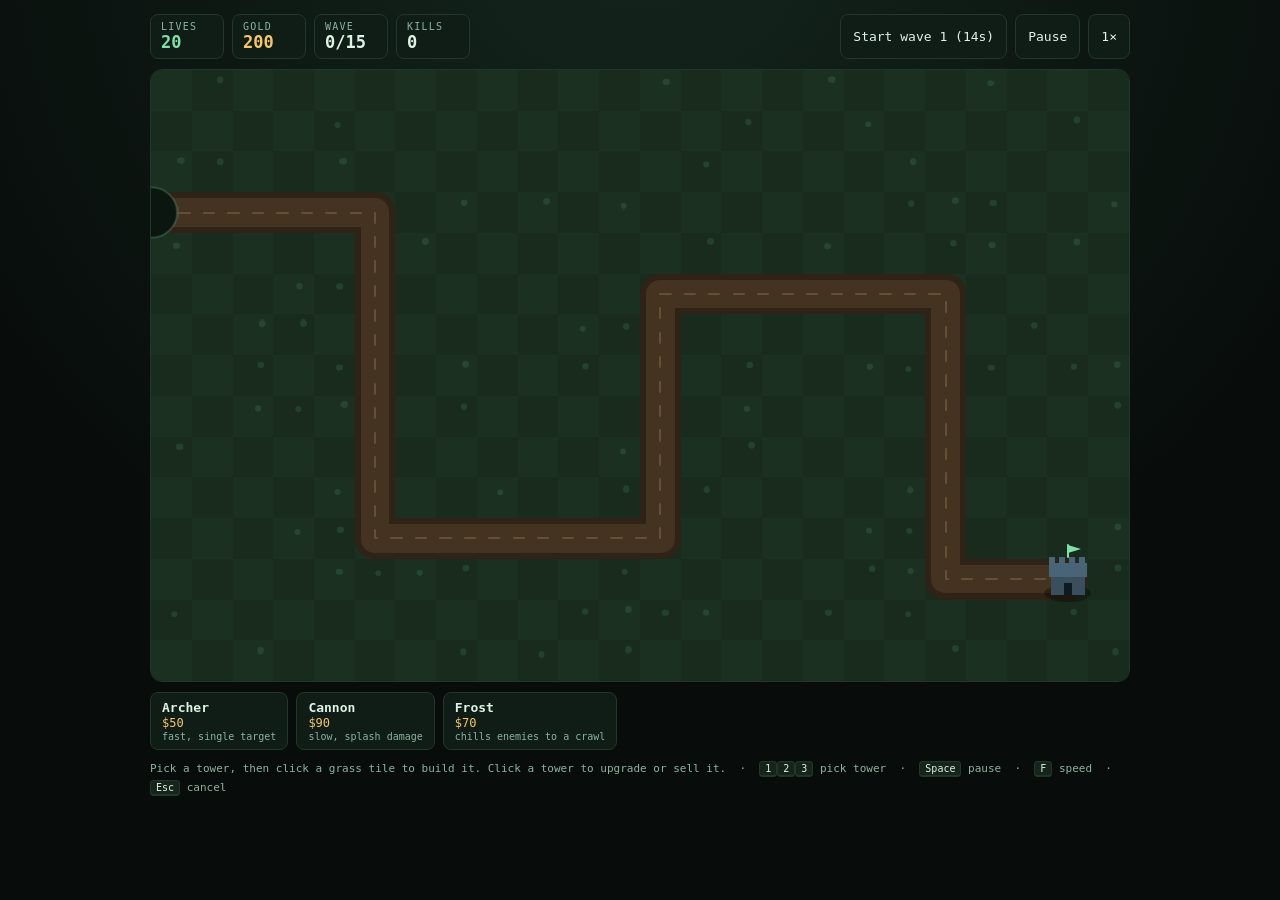
==== tower-defense.html @ ed23f888 "Add a single-file playable tower defense game Hosting was unavailable on the user's managed device, " ====
<!DOCTYPE html>
<html lang="en">
<head>
<meta charset="utf-8" />
<meta name="viewport" content="width=device-width, initial-scale=1" />
<title>Tower Defense</title>
<style>
  :root {
    --bg: #080d0b;
    --panel: #101c16;
    --line: #22372b;
    --text: #dff3e4;
    --muted: #8db3a0;
    --gold: #f5c76b;
    --bad: #f06a6a;
  }
  * { box-sizing: border-box; }
  body {
    margin: 0;
    min-height: 100vh;
    background: radial-gradient(circle at 50% -10%, #14261d 0%, #080d0b 65%);
    color: var(--text);
    font-family: ui-monospace, "SF Mono", Menlo, Consolas, monospace;
    display: flex;
    justify-content: center;
    padding: 14px;
  }
  .wrap { width: 100%; max-width: 980px; display: flex; flex-direction: column; gap: 10px; }

  .bar { display: flex; gap: 8px; flex-wrap: wrap; align-items: stretch; }
  .stats { display: flex; gap: 8px; flex-wrap: wrap; flex: 1 1 auto; }
  .stat {
    background: var(--panel);
    border: 1px solid var(--line);
    border-radius: 8px;
    padding: 6px 10px;
    min-width: 74px;
  }
  .stat span { display: block; font-size: 10px; letter-spacing: .12em; color: var(--muted); text-transform: uppercase; }
  .stat b { font-size: 17px; font-weight: 600; }
  #stat-gold { color: var(--gold); }
  #stat-lives { color: #7ee2a8; }

  .controls { display: flex; gap: 8px; }

  button {
    font: inherit;
    font-size: 13px;
    color: var(--text);
    background: var(--panel);
    border: 1px solid var(--line);
    border-radius: 8px;
    padding: 8px 12px;
    cursor: pointer;
    transition: border-color .12s, background .12s, transform .06s;
  }
  button:hover:not(:disabled) { border-color: #35563f; background: #14251c; }
  button:active:not(:disabled) { transform: translateY(1px); }
  button:disabled { opacity: .45; cursor: default; }
  button:focus-visible { outline: 2px solid var(--gold); outline-offset: 2px; }

  .stage { position: relative; border-radius: 12px; overflow: hidden; border: 1px solid var(--line); background: #0a120e; }
  canvas { display: block; width: 100%; height: auto; image-rendering: pixelated; cursor: crosshair; }

  .card {
    display: flex;
    flex-direction: column;
    align-items: flex-start;
    gap: 1px;
    padding: 7px 11px;
    text-align: left;
    min-width: 118px;
  }
  .card b { font-size: 13px; font-weight: 600; }
  .card .cost { font-size: 12px; color: var(--gold); }
  .card small { font-size: 10px; color: var(--muted); }
  .card.active { border-color: var(--gold); background: #1d2b1f; box-shadow: 0 0 0 1px var(--gold) inset; }
  .card.poor .cost { color: var(--bad); }

  .selection {
    display: flex;
    gap: 8px;
    align-items: center;
    padding: 6px 8px;
    border: 1px dashed var(--line);
    border-radius: 8px;
    margin-left: auto;
  }
  .selection span { font-size: 12px; color: var(--muted); }

  .tips { font-size: 11px; color: var(--muted); line-height: 1.7; }
  .tips kbd {
    background: #16241c;
    border: 1px solid var(--line);
    border-bottom-width: 2px;
    border-radius: 4px;
    padding: 1px 5px;
    font-size: 10px;
    color: var(--text);
  }

  .overlay {
    position: absolute;
    inset: 0;
    background: rgba(6, 12, 9, .82);
    backdrop-filter: blur(3px);
    display: flex;
    align-items: center;
    justify-content: center;
    text-align: center;
  }
  .overlay .panel { padding: 26px 32px; max-width: 420px; }
  .overlay h2 { margin: 0 0 8px; font-size: 24px; letter-spacing: .04em; }
  .overlay p { margin: 0 0 18px; color: var(--muted); font-size: 13px; line-height: 1.6; }

  .toast {
    position: absolute;
    left: 50%;
    bottom: 14px;
    transform: translate(-50%, 10px);
    background: rgba(10, 20, 14, .95);
    border: 1px solid var(--line);
    border-radius: 999px;
    padding: 6px 14px;
    font-size: 12px;
    opacity: 0;
    pointer-events: none;
    transition: opacity .18s, transform .18s;
  }
  .toast.show { opacity: 1; transform: translate(-50%, 0); }

  .hidden { display: none !important; }
</style>
</head>
<body>
<div class="wrap">

  <div class="bar">
    <div class="stats">
      <div class="stat"><span>Lives</span><b id="stat-lives">20</b></div>
      <div class="stat"><span>Gold</span><b id="stat-gold">200</b></div>
      <div class="stat"><span>Wave</span><b id="stat-wave">0/15</b></div>
      <div class="stat"><span>Kills</span><b id="stat-kills">0</b></div>
    </div>
    <div class="controls">
      <button id="btn-wave">Start wave 1</button>
      <button id="btn-pause">Pause</button>
      <button id="btn-speed" title="Fast forward">1&times;</button>
    </div>
  </div>

  <div class="stage">
    <canvas id="game" width="960" height="600"></canvas>
    <div id="toast" class="toast"></div>
    <div id="overlay" class="overlay hidden">
      <div class="panel">
        <h2 id="ov-title">Game over</h2>
        <p id="ov-text"></p>
        <button id="btn-restart">Play again</button>
      </div>
    </div>
  </div>

  <div class="bar">
    <button class="card" data-type="arrow"><b>Archer</b><span class="cost">$50</span><small>fast, single target</small></button>
    <button class="card" data-type="cannon"><b>Cannon</b><span class="cost">$90</span><small>slow, splash damage</small></button>
    <button class="card" data-type="frost"><b>Frost</b><span class="cost">$70</span><small>chills enemies to a crawl</small></button>
    <div id="selection" class="selection hidden">
      <span id="sel-name"></span>
      <button id="btn-upgrade">Upgrade</button>
      <button id="btn-sell">Sell</button>
    </div>
  </div>

  <div class="tips">
    Pick a tower, then click a grass tile to build it. Click a tower to upgrade or sell it.
    &nbsp;·&nbsp; <kbd>1</kbd><kbd>2</kbd><kbd>3</kbd> pick tower
    &nbsp;·&nbsp; <kbd>Space</kbd> pause
    &nbsp;·&nbsp; <kbd>F</kbd> speed
    &nbsp;·&nbsp; <kbd>Esc</kbd> cancel
  </div>

</div>

<script>
(function () {
  "use strict";

  /* ------------------------------------------------------------------ *
   * Board geometry
   * ------------------------------------------------------------------ */

  var TILE = 40, COLS = 24, ROWS = 15;
  var W = COLS * TILE, H = ROWS * TILE;

  // Waypoints in tile coordinates. First one sits off the left edge,
  // last one is where the base stands.
  var PATH_TILES = [
    [-1, 3], [5, 3], [5, 11], [12, 11], [12, 5], [19, 5], [19, 12], [22, 12]
  ];

  var waypoints = PATH_TILES.map(function (t) {
    return { x: t[0] * TILE + TILE / 2, y: t[1] * TILE + TILE / 2 };
  });

  var segments = [];
  var pathLength = 0;
  for (var i = 0; i < waypoints.length - 1; i++) {
    var a = waypoints[i], b = waypoints[i + 1];
    var len = Math.hypot(b.x - a.x, b.y - a.y);
    segments.push({ a: a, b: b, len: len, start: pathLength });
    pathLength += len;
  }

  function pointOnPath(distance) {
    var d = Math.max(0, Math.min(distance, pathLength));
    for (var i = 0; i < segments.length; i++) {
      var s = segments[i];
      if (d <= s.start + s.len) {
        var t = s.len === 0 ? 0 : (d - s.start) / s.len;
        return { x: s.a.x + (s.b.x - s.a.x) * t, y: s.a.y + (s.b.y - s.a.y) * t };
      }
    }
    return { x: waypoints[waypoints.length - 1].x, y: waypoints[waypoints.length - 1].y };
  }

  // Every tile the road runs through is unbuildable.
  var BLOCKED = new Set();
  function tileKey(col, row) { return col + "," + row; }
  for (var p = 0; p < PATH_TILES.length - 1; p++) {
    var c0 = PATH_TILES[p][0], r0 = PATH_TILES[p][1];
    var c1 = PATH_TILES[p + 1][0], r1 = PATH_TILES[p + 1][1];
    var dc = Math.sign(c1 - c0), dr = Math.sign(r1 - r0);
    var cc = c0, rr = r0;
    BLOCKED.add(tileKey(cc, rr));
    while (cc !== c1 || rr !== r1) {
      cc += dc; rr += dr;
      BLOCKED.add(tileKey(cc, rr));
    }
  }

  /* ------------------------------------------------------------------ *
   * Content definitions
   * ------------------------------------------------------------------ */

  var TOWER_TYPES = {
    arrow: {
      name: "Archer", cost: 50, damage: 9, range: 130, rate: 0.5,
      projSpeed: 560, color: "#7fc4ff", projectile: "#bfe4ff"
    },
    cannon: {
      name: "Cannon", cost: 90, damage: 26, range: 120, rate: 1.15,
      projSpeed: 330, splash: 46, color: "#ffb457", projectile: "#ffd39b"
    },
    frost: {
      name: "Frost", cost: 70, damage: 4, range: 112, rate: 0.65,
      projSpeed: 430, slow: 0.45, slowTime: 1.7, color: "#9ce6ff", projectile: "#d7f6ff"
    }
  };

  var ENEMY_TYPES = {
    grunt:  { name: "Grunt",  hp: 42,  speed: 58,  gold: 6,  leak: 1,  radius: 9,  color: "#f06a6a" },
    runner: { name: "Runner", hp: 28,  speed: 105, gold: 7,  leak: 1,  radius: 7,  color: "#f5d76e" },
    tank:   { name: "Tank",   hp: 190, speed: 38,  gold: 15, leak: 3,  radius: 12, color: "#a78bfa" },
    boss:   { name: "Boss",   hp: 900, speed: 32,  gold: 65, leak: 10, radius: 17, color: "#ff8a3d" }
  };

  var TOTAL_WAVES = 15;
  var MAX_LEVEL = 3;
  var START_GOLD = 200;
  var START_LIVES = 20;
  var FIRST_WAVE_DELAY = 15;
  var BETWEEN_WAVE_DELAY = 10;

  /* ------------------------------------------------------------------ *
   * State
   * ------------------------------------------------------------------ */

  var state = {
    gold: START_GOLD,
    lives: START_LIVES,
    wave: 0,
    kills: 0,
    time: 0,
    running: true,
    speed: 1,
    status: "playing",          // playing | gameover | victory
    enemies: [],
    towers: [],
    projectiles: [],
    particles: [],
    buildType: null,
    selectedTower: null,
    hover: null,                // { col, row } under the mouse
    waveActive: false,
    waveQueue: [],
    waveElapsed: 0,
    waveSpawned: 0,
    waveHpMul: 1,
    waveSpeedMul: 1,
    nextWaveIn: FIRST_WAVE_DELAY,
    totalWaves: TOTAL_WAVES
  };

  /* ------------------------------------------------------------------ *
   * DOM
   * ------------------------------------------------------------------ */

  var canvas = document.getElementById("game");
  var ctx = canvas.getContext("2d");
  var livesEl = document.getElementById("stat-lives");
  var goldEl = document.getElementById("stat-gold");
  var waveEl = document.getElementById("stat-wave");
  var killsEl = document.getElementById("stat-kills");
  var waveBtn = document.getElementById("btn-wave");
  var pauseBtn = document.getElementById("btn-pause");
  var speedBtn = document.getElementById("btn-speed");
  var selectionEl = document.getElementById("selection");
  var selName = document.getElementById("sel-name");
  var upgradeBtn = document.getElementById("btn-upgrade");
  var sellBtn = document.getElementById("btn-sell");
  var overlay = document.getElementById("overlay");
  var ovTitle = document.getElementById("ov-title");
  var ovText = document.getElementById("ov-text");
  var restartBtn = document.getElementById("btn-restart");
  var toastEl = document.getElementById("toast");
  var cards = Array.prototype.slice.call(document.querySelectorAll(".card"));

  /* ------------------------------------------------------------------ *
   * Helpers
   * ------------------------------------------------------------------ */

  function towerStats(tower) {
    var def = TOWER_TYPES[tower.type];
    var k = tower.level - 1;
    return {
      damage: def.damage * Math.pow(1.5, k),
      range: def.range * Math.pow(1.1, k),
      rate: def.rate * Math.pow(0.85, k),
      projSpeed: def.projSpeed,
      splash: def.splash ? def.splash * Math.pow(1.15, k) : 0,
      slow: def.slow || 0,
      slowTime: def.slowTime || 0,
      upgradeCost: Math.round(def.cost * 0.9 * Math.pow(1.6, k)),
      sellValue: Math.round(tower.invested * 0.65)
    };
  }

  function towerAt(col, row) {
    for (var i = 0; i < state.towers.length; i++) {
      if (state.towers[i].col === col && state.towers[i].row === row) return state.towers[i];
    }
    return null;
  }

  function canBuild(col, row) {
    if (col < 0 || row < 0 || col >= COLS || row >= ROWS) return false;
    if (BLOCKED.has(tileKey(col, row))) return false;
    if (towerAt(col, row)) return false;
    return true;
  }

  var toastTimer = null;
  function toast(message) {
    toastEl.textContent = message;
    toastEl.classList.add("show");
    if (toastTimer) clearTimeout(toastTimer);
    toastTimer = setTimeout(function () { toastEl.classList.remove("show"); }, 1400);
  }

  function burst(x, y, color, count, power) {
    if (state.particles.length > 400) return;
    for (var i = 0; i < count; i++) {
      var angle = Math.random() * Math.PI * 2;
      var s = power * (0.35 + Math.random() * 0.9);
      state.particles.push({
        x: x, y: y,
        vx: Math.cos(angle) * s,
        vy: Math.sin(angle) * s,
        life: 0.35 + Math.random() * 0.35,
        max: 0.7,
        color: color,
        size: 1.5 + Math.random() * 2.5
      });
    }
  }

  /* ------------------------------------------------------------------ *
   * Waves
   * ------------------------------------------------------------------ */

  function buildWave(n) {
    var list = [];
    var t = 0;
    function add(type, count, gap) {
      for (var i = 0; i < count; i++) {
        list.push({ type: type, time: t });
        t += gap;
      }
    }
    add("grunt", 5 + Math.floor(n * 1.3), 0.62);
    if (n >= 2) { t += 1.0; add("runner", 2 + Math.floor(n * 0.7), 0.4); }
    if (n >= 4) { t += 1.2; add("tank", 1 + Math.floor((n - 3) / 2), 1.1); }
    if (n % 5 === 0) { t += 1.5; add("boss", Math.floor(n / 5), 2.2); }
    return {
      list: list,
      hpMul: 1 + (n - 1) * 0.2,
      speedMul: 1 + (n - 1) * 0.02
    };
  }

  function startWave() {
    if (state.waveActive || state.status !== "playing") return;
    if (state.wave >= state.totalWaves) return;
    state.wave += 1;
    var wave = buildWave(state.wave);
    state.waveQueue = wave.list;
    state.waveHpMul = wave.hpMul;
    state.waveSpeedMul = wave.speedMul;
    state.waveElapsed = 0;
    state.waveSpawned = 0;
    state.waveActive = true;
    updateHud();
  }

  function spawnEnemy(type) {
    var def = ENEMY_TYPES[type];
    var hp = Math.round(def.hp * state.waveHpMul);
    state.enemies.push({
      type: type,
      hp: hp,
      maxHp: hp,
      speed: def.speed * state.waveSpeedMul,
      gold: Math.round(def.gold * (1 + (state.wave - 1) * 0.07)),
      leak: def.leak,
      radius: def.radius,
      dist: 0,
      x: waypoints[0].x,
      y: waypoints[0].y,
      alive: true,
      reached: false,
      slowUntil: 0,
      slowFactor: 1,
      flash: 0
    });
  }

  function updateWaves(dt) {
    if (state.waveActive) {
      state.waveElapsed += dt;
      while (state.waveSpawned < state.waveQueue.length &&
             state.waveQueue[state.waveSpawned].time <= state.waveElapsed) {
        spawnEnemy(state.waveQueue[state.waveSpawned].type);
        state.waveSpawned += 1;
      }
      var allSpawned = state.waveSpawned >= state.waveQueue.length;
      if (allSpawned && state.enemies.length === 0) {
        state.waveActive = false;
        state.gold += 20 + state.wave * 5;
        if (state.wave >= state.totalWaves) {
          win();
        } else {
          state.nextWaveIn = BETWEEN_WAVE_DELAY;
        }
      }
    } else if (state.wave < state.totalWaves && state.status === "playing") {
      state.nextWaveIn -= dt;
      if (state.nextWaveIn <= 0) startWave();
    }
  }

  /* ------------------------------------------------------------------ *
   * Enemies
   * ------------------------------------------------------------------ */

  function updateEnemy(enemy, dt) {
    if (!enemy.alive) return;
    var slowed = state.time < enemy.slowUntil;
    var speed = enemy.speed * (slowed ? enemy.slowFactor : 1);
    enemy.dist += speed * dt;
    enemy.flash = Math.max(0, enemy.flash - dt);

    if (enemy.dist >= pathLength) {
      enemy.dist = pathLength;
      enemy.alive = false;
      enemy.reached = true;
      state.lives -= enemy.leak;
      burst(enemy.x, enemy.y, "#f06a6a", 8, 110);
      if (state.lives <= 0) lose();
      return;
    }

    var pos = pointOnPath(enemy.dist);
    enemy.x = pos.x;
    enemy.y = pos.y;
  }

  function damageEnemy(enemy, amount) {
    if (!enemy.alive) return;
    enemy.hp -= amount;
    enemy.flash = 0.1;
    if (enemy.hp <= 0) {
      enemy.alive = false;
      state.gold += enemy.gold;
      state.kills += 1;
      burst(enemy.x, enemy.y, ENEMY_TYPES[enemy.type].color, 9, 120);
    }
  }

  /* ------------------------------------------------------------------ *
   * Towers
   * ------------------------------------------------------------------ */

  function findTarget(tower, stats) {
    var best = null;
    for (var i = 0; i < state.enemies.length; i++) {
      var e = state.enemies[i];
      if (!e.alive) continue;
      var dx = e.x - tower.x, dy = e.y - tower.y;
      if (dx * dx + dy * dy > stats.range * stats.range) continue;
      if (!best || e.dist > best.dist) best = e;
    }
    return best;
  }

  function updateTower(tower, dt) {
    tower.recoil = Math.max(0, tower.recoil - dt * 4);
    tower.cooldown -= dt;
    if (tower.cooldown > 0) return;

    var stats = towerStats(tower);
    var target = findTarget(tower, stats);
    if (!target) return;

    tower.angle = Math.atan2(target.y - tower.y, target.x - tower.x);
    tower.cooldown = stats.rate;
    tower.recoil = 1;

    state.projectiles.push({
      x: tower.x,
      y: tower.y,
      tx: target.x,
      ty: target.y,
      target: target,
      speed: stats.projSpeed,
      damage: stats.damage,
      splash: stats.splash,
      slow: stats.slow,
      slowTime: stats.slowTime,
      color: TOWER_TYPES[tower.type].projectile,
      radius: tower.type === "cannon" ? 5 : 3
    });
  }

  function resolveHit(p) {
    if (p.splash > 0) {
      for (var i = 0; i < state.enemies.length; i++) {
        var e = state.enemies[i];
        if (!e.alive) continue;
        var d = Math.hypot(e.x - p.tx, e.y - p.ty);
        if (d <= p.splash) {
          damageEnemy(e, p.damage * (1 - 0.45 * (d / p.splash)));
        }
      }
      burst(p.tx, p.ty, "#ffb457", 9, 110);
    } else {
      if (p.target && p.target.alive) damageEnemy(p.target, p.damage);
      burst(p.tx, p.ty, p.color, 3, 70);
    }

    if (p.slow > 0) {
      for (var j = 0; j < state.enemies.length; j++) {
        var f = state.enemies[j];
        if (!f.alive) continue;
        if (Math.hypot(f.x - p.tx, f.y - p.ty) <= 26) {
          f.slowUntil = state.time + p.slowTime;
          f.slowFactor = p.slow;
        }
      }
      burst(p.tx, p.ty, "#9ce6ff", 5, 60);
    }
  }

  function updateProjectiles(dt) {
    for (var i = 0; i < state.projectiles.length; i++) {
      var p = state.projectiles[i];
      if (p.target && p.target.alive) {
        p.tx = p.target.x;
        p.ty = p.target.y;
      }
      var dx = p.tx - p.x, dy = p.ty - p.y;
      var d = Math.hypot(dx, dy);
      var step = p.speed * dt;
      if (d <= step + 4) {
        p.dead = true;
        resolveHit(p);
      } else {
        p.x += (dx / d) * step;
        p.y += (dy / d) * step;
      }
    }
    state.projectiles = state.projectiles.filter(function (p) { return !p.dead; });
  }

  function updateParticles(dt) {
    for (var i = 0; i < state.particles.length; i++) {
      var p = state.particles[i];
      p.x += p.vx * dt;
      p.y += p.vy * dt;
      p.vx *= 0.94;
      p.vy *= 0.94;
      p.life -= dt;
    }
    state.particles = state.particles.filter(function (p) { return p.life > 0; });
  }

  /* ------------------------------------------------------------------ *
   * Simulation step
   * ------------------------------------------------------------------ */

  function update(dt) {
    state.time += dt;
    updateWaves(dt);
    for (var i = 0; i < state.enemies.length; i++) updateEnemy(state.enemies[i], dt);
    for (var j = 0; j < state.towers.length; j++) updateTower(state.towers[j], dt);
    updateProjectiles(dt);
    updateParticles(dt);
    state.enemies = state.enemies.filter(function (e) { return e.alive && !e.reached; });
  }

  /* ------------------------------------------------------------------ *
   * Rendering
   * ------------------------------------------------------------------ */

  var deco = [];
  (function buildDeco() {
    for (var r = 0; r < ROWS; r++) {
      for (var c = 0; c < COLS; c++) {
        if (BLOCKED.has(tileKey(c, r))) continue;
        var n = Math.abs(Math.sin(c * 12.9898 + r * 78.233) * 43758.5453) % 1;
        if (n > 0.7) {
          deco.push({
            x: c * TILE + 6 + n * 24,
            y: r * TILE + 8 + (1 - n) * 22,
            s: 1.5 + n * 2
          });
        }
      }
    }
  })();

  function tracePath() {
    ctx.beginPath();
    ctx.moveTo(waypoints[0].x, waypoints[0].y);
    for (var i = 1; i < waypoints.length; i++) {
      ctx.lineTo(waypoints[i].x, waypoints[i].y);
    }
  }

  function drawGround() {
    for (var r = 0; r < ROWS; r++) {
      for (var c = 0; c < COLS; c++) {
        ctx.fillStyle = (c + r) % 2 === 0 ? "#1b3020" : "#182b1d";
        ctx.fillRect(c * TILE, r * TILE, TILE, TILE);
      }
    }
    ctx.fillStyle = "rgba(126,214,155,0.13)";
    for (var i = 0; i < deco.length; i++) {
      var d = deco[i];
      ctx.beginPath();
      ctx.arc(d.x, d.y, d.s, 0, Math.PI * 2);
      ctx.fill();
    }
  }

  function drawPath() {
    ctx.lineCap = "round";
    ctx.lineJoin = "round";

    tracePath();
    ctx.strokeStyle = "#2f2216";
    ctx.lineWidth = TILE;
    ctx.stroke();

    ctx.strokeStyle = "#453321";
    ctx.lineWidth = TILE - 12;
    ctx.stroke();

    ctx.setLineDash([10, 14]);
    ctx.strokeStyle = "rgba(214,182,132,0.22)";
    ctx.lineWidth = 2;
    ctx.stroke();
    ctx.setLineDash([]);
  }

  function drawSpawn() {
    var s = waypoints[0];
    ctx.fillStyle = "#0b1610";
    ctx.beginPath();
    ctx.ellipse(0, s.y, 26, TILE * 0.62, 0, 0, Math.PI * 2);
    ctx.fill();
    ctx.strokeStyle = "rgba(120,190,150,0.25)";
    ctx.lineWidth = 2;
    ctx.stroke();
  }

  function drawBase() {
    var b = waypoints[waypoints.length - 1];
    var low = state.lives <= 5;

    ctx.save();
    ctx.translate(b.x, b.y);

    ctx.fillStyle = "rgba(0,0,0,0.35)";
    ctx.beginPath();
    ctx.ellipse(0, 14, 23, 8, 0, 0, Math.PI * 2);
    ctx.fill();

    // keep
    ctx.fillStyle = "#3a4f5e";
    ctx.fillRect(-17, -4, 34, 20);
    ctx.fillStyle = "#4a6477";
    ctx.fillRect(-19, -16, 38, 14);
    // battlements
    ctx.fillStyle = "#4a6477";
    for (var i = -19; i < 19; i += 10) ctx.fillRect(i, -22, 6, 8);
    // door
    ctx.fillStyle = "#0e1a22";
    ctx.fillRect(-4, 4, 8, 12);
    // flag
    ctx.strokeStyle = low ? "#f06a6a" : "#7ee2a8";
    ctx.lineWidth = 2;
    ctx.beginPath();
    ctx.moveTo(0, -22);
    ctx.lineTo(0, -34);
    ctx.stroke();
    ctx.fillStyle = low ? "#f06a6a" : "#7ee2a8";
    ctx.beginPath();
    ctx.moveTo(0, -34);
    ctx.lineTo(13, -30);
    ctx.lineTo(0, -26);
    ctx.closePath();
    ctx.fill();

    ctx.restore();
  }

  function drawTower(tower) {
    var def = TOWER_TYPES[tower.type];
    var stats = towerStats(tower);
    var selected = state.selectedTower === tower;

    if (selected || state.hover === null) {
      // range ring only for the selected tower
      if (selected) {
        ctx.fillStyle = "rgba(245,199,107,0.07)";
        ctx.beginPath();
        ctx.arc(tower.x, tower.y, stats.range, 0, Math.PI * 2);
        ctx.fill();
        ctx.strokeStyle = "rgba(245,199,107,0.35)";
        ctx.lineWidth = 1.5;
        ctx.stroke();
      }
    }

    // stone pad
    ctx.fillStyle = "#22392b";
    ctx.beginPath();
    ctx.arc(tower.x, tower.y, 16, 0, Math.PI * 2);
    ctx.fill();
    ctx.strokeStyle = "rgba(0,0,0,0.4)";
    ctx.lineWidth = 2;
    ctx.stroke();

    ctx.save();
    ctx.translate(tower.x, tower.y);
    ctx.rotate(tower.angle);

    var kick = tower.recoil * 4;

    if (tower.type === "arrow") {
      ctx.fillStyle = def.color;
      ctx.fillRect(2 - kick, -3, 15, 6);
      ctx.beginPath();
      ctx.arc(0, 0, 9, 0, Math.PI * 2);
      ctx.fill();
      ctx.fillStyle = "#0d1a14";
      ctx.beginPath();
      ctx.arc(0, 0, 3.5, 0, Math.PI * 2);
      ctx.fill();
    } else if (tower.type === "cannon") {
      ctx.fillStyle = def.color;
      ctx.fillRect(0 - kick, -5, 17, 10);
      ctx.beginPath();
      ctx.arc(0, 0, 10, 0, Math.PI * 2);
      ctx.fill();
      ctx.fillStyle = "#8a5a25";
      ctx.beginPath();
      ctx.arc(0, 0, 4.5, 0, Math.PI * 2);
      ctx.fill();
    } else {
      ctx.fillStyle = def.color;
      ctx.beginPath();
      ctx.moveTo(15 - kick, 0);
      ctx.lineTo(0, -9);
      ctx.lineTo(-9, 0);
      ctx.lineTo(0, 9);
      ctx.closePath();
      ctx.fill();
      ctx.strokeStyle = "rgba(24,60,80,0.8)";
      ctx.lineWidth = 1.5;
      ctx.beginPath();
      ctx.moveTo(-4, -5);
      ctx.lineTo(4, 5);
      ctx.moveTo(4, -5);
      ctx.lineTo(-4, 5);
      ctx.stroke();
    }
    ctx.restore();

    // level pips
    for (var i = 0; i < tower.level; i++) {
      ctx.fillStyle = "#f5c76b";
      ctx.fillRect(tower.x - 6 + i * 6, tower.y + 12, 4, 3);
    }
  }

  function drawTowers() {
    for (var i = 0; i < state.towers.length; i++) drawTower(state.towers[i]);
  }

  function drawEnemies() {
    for (var i = 0; i < state.enemies.length; i++) {
      var e = state.enemies[i];
      if (!e.alive) continue;
      var def = ENEMY_TYPES[e.type];

      ctx.beginPath();
      ctx.arc(e.x, e.y, e.radius, 0, Math.PI * 2);
      ctx.fillStyle = e.flash > 0 ? "#ffffff" : def.color;
      ctx.fill();
      ctx.lineWidth = 2;
      ctx.strokeStyle = "rgba(0,0,0,0.45)";
      ctx.stroke();

      if (state.time < e.slowUntil) {
        ctx.fillStyle = "rgba(156,230,255,0.42)";
        ctx.beginPath();
        ctx.arc(e.x, e.y, e.radius, 0, Math.PI * 2);
        ctx.fill();
      }

      var w = Math.max(18, e.radius * 2.2);
      var ratio = Math.max(0, e.hp / e.maxHp);
      var x0 = e.x - w / 2;
      var y0 = e.y - e.radius - 9;
      ctx.fillStyle = "rgba(0,0,0,0.55)";
      ctx.fillRect(x0, y0, w, 3.5);
      ctx.fillStyle = ratio > 0.55 ? "#6ee7a0" : ratio > 0.28 ? "#f5d76e" : "#f06a6a";
      ctx.fillRect(x0, y0, w * ratio, 3.5);
    }
  }

  function drawProjectiles() {
    for (var i = 0; i < state.projectiles.length; i++) {
      var p = state.projectiles[i];
      ctx.beginPath();
      ctx.arc(p.x, p.y, p.radius, 0, Math.PI * 2);
      ctx.fillStyle = p.color;
      ctx.fill();
      if (p.splash > 0) {
        ctx.strokeStyle = "rgba(255,180,87,0.5)";
        ctx.lineWidth = 1;
        ctx.stroke();
      }
    }
  }

  function drawParticles() {
    for (var i = 0; i < state.particles.length; i++) {
      var p = state.particles[i];
      ctx.globalAlpha = Math.max(0, p.life / p.max);
      ctx.fillStyle = p.color;
      ctx.fillRect(p.x - p.size / 2, p.y - p.size / 2, p.size, p.size);
    }
    ctx.globalAlpha = 1;
  }

  function drawPlacement() {
    if (!state.buildType || !state.hover) return;
    var col = state.hover.col, row = state.hover.row;
    var def = TOWER_TYPES[state.buildType];
    var ok = canBuild(col, row) && state.gold >= def.cost;
    var cx = col * TILE + TILE / 2;
    var cy = row * TILE + TILE / 2;

    ctx.fillStyle = ok ? "rgba(126,226,168,0.14)" : "rgba(240,106,106,0.16)";
    ctx.fillRect(col * TILE, row * TILE, TILE, TILE);
    ctx.strokeStyle = ok ? "rgba(126,226,168,0.65)" : "rgba(240,106,106,0.7)";
    ctx.lineWidth = 2;
    ctx.strokeRect(col * TILE + 1, row * TILE + 1, TILE - 2, TILE - 2);

    if (ok) {
      ctx.fillStyle = "rgba(180,235,255,0.06)";
      ctx.beginPath();
      ctx.arc(cx, cy, def.range, 0, Math.PI * 2);
      ctx.fill();
      ctx.strokeStyle = "rgba(180,235,255,0.3)";
      ctx.lineWidth = 1.5;
      ctx.stroke();
    }
  }

  function render() {
    ctx.clearRect(0, 0, W, H);
    drawGround();
    drawPath();
    drawSpawn();
    drawBase();
    drawTowers();
    drawEnemies();
    drawProjectiles();
    drawParticles();
    drawPlacement();
  }

  /* ------------------------------------------------------------------ *
   * HUD
   * ------------------------------------------------------------------ */

  function updateHud() {
    livesEl.textContent = Math.max(0, state.lives);
    goldEl.textContent = state.gold;
    waveEl.textContent = state.wave + "/" + state.totalWaves;
    killsEl.textContent = state.kills;

    for (var i = 0; i < cards.length; i++) {
      var type = cards[i].dataset.type;
      cards[i].classList.toggle("active", state.buildType === type);
      cards[i].classList.toggle("poor", state.gold < TOWER_TYPES[type].cost);
    }

    if (state.waveActive) {
      waveBtn.textContent = "Wave " + state.wave + " · " + state.enemies.length + " left";
      waveBtn.disabled = true;
    } else if (state.wave >= state.totalWaves) {
      waveBtn.textContent = "All waves cleared";
      waveBtn.disabled = true;
    } else {
      waveBtn.textContent = "Start wave " + (state.wave + 1) + " (" + Math.max(0, Math.ceil(state.nextWaveIn)) + "s)";
      waveBtn.disabled = state.status !== "playing";
    }

    var t = state.selectedTower;
    if (t) {
      var stats = towerStats(t);
      selectionEl.classList.remove("hidden");
      selName.textContent = TOWER_TYPES[t.type].name + " · lvl " + t.level;
      if (t.level >= MAX_LEVEL) {
        upgradeBtn.textContent = "Maxed";
        upgradeBtn.disabled = true;
      } else {
        upgradeBtn.textContent = "Upgrade $" + stats.upgradeCost;
        upgradeBtn.disabled = state.gold < stats.upgradeCost;
      }
      sellBtn.textContent = "Sell $" + stats.sellValue;
    } else {
      selectionEl.classList.add("hidden");
    }
  }

  /* ------------------------------------------------------------------ *
   * Actions
   * ------------------------------------------------------------------ */

  function tryBuild(col, row) {
    if (!state.buildType) return;
    var def = TOWER_TYPES[state.buildType];
    if (!canBuild(col, row)) { toast("You can't build there"); return; }
    if (state.gold < def.cost) { toast("Not enough gold"); return; }

    state.gold -= def.cost;
    state.towers.push({
      type: state.buildType,
      col: col,
      row: row,
      x: col * TILE + TILE / 2,
      y: row * TILE + TILE / 2,
      level: 1,
      cooldown: 0,
      angle: -Math.PI / 2,
      recoil: 0,
      invested: def.cost
    });
    updateHud();
  }

  function upgradeSelected() {
    var t = state.selectedTower;
    if (!t) return;
    if (t.level >= MAX_LEVEL) { toast("Already maxed out"); return; }
    var cost = towerStats(t).upgradeCost;
    if (state.gold < cost) { toast("Not enough gold"); return; }
    state.gold -= cost;
    t.invested += cost;
    t.level += 1;
    toast(TOWER_TYPES[t.type].name + " upgraded to level " + t.level);
    updateHud();
  }

  function sellSelected() {
    var t = state.selectedTower;
    if (!t) return;
    state.gold += towerStats(t).sellValue;
    state.towers = state.towers.filter(function (x) { return x !== t; });
    state.selectedTower = null;
    updateHud();
  }

  function lose() {
    state.lives = 0;
    state.status = "gameover";
    state.waveActive = false;
    ovTitle.textContent = "The base fell";
    ovText.textContent = "You held out to wave " + Math.max(1, state.wave) +
      " with " + state.kills + " kills. Build more towers and upgrade the ones covering the longest stretch of road.";
    overlay.classList.remove("hidden");
    updateHud();
  }

  function win() {
    state.status = "victory";
    ovTitle.textContent = "Victory";
    ovText.textContent = "All " + state.totalWaves + " waves cleared with " +
      state.lives + " lives left and " + state.kills + " kills.";
    overlay.classList.remove("hidden");
    updateHud();
  }

  function resetGame() {
    state.gold = START_GOLD;
    state.lives = START_LIVES;
    state.wave = 0;
    state.kills = 0;
    state.time = 0;
    state.status = "playing";
    state.enemies = [];
    state.towers = [];
    state.projectiles = [];
    state.particles = [];
    state.buildType = null;
    state.selectedTower = null;
    state.waveActive = false;
    state.waveQueue = [];
    state.waveElapsed = 0;
    state.waveSpawned = 0;
    state.nextWaveIn = FIRST_WAVE_DELAY;
    state.running = true;
    pauseBtn.textContent = "Pause";
    overlay.classList.add("hidden");
    updateHud();
  }

  /* ------------------------------------------------------------------ *
   * Input
   * ------------------------------------------------------------------ */

  function canvasPos(evt) {
    var rect = canvas.getBoundingClientRect();
    return {
      x: (evt.clientX - rect.left) * (W / rect.width),
      y: (evt.clientY - rect.top) * (H / rect.height)
    };
  }

  canvas.addEventListener("pointermove", function (evt) {
    var p = canvasPos(evt);
    var col = Math.floor(p.x / TILE), row = Math.floor(p.y / TILE);
    if (col < 0 || row < 0 || col >= COLS || row >= ROWS) state.hover = null;
    else state.hover = { col: col, row: row };
  });

  canvas.addEventListener("pointerleave", function () { state.hover = null; });

  canvas.addEventListener("contextmenu", function (evt) {
    evt.preventDefault();
    state.buildType = null;
    state.selectedTower = null;
    updateHud();
  });

  canvas.addEventListener("click", function (evt) {
    if (state.status !== "playing") return;
    var p = canvasPos(evt);
    var col = Math.floor(p.x / TILE), row = Math.floor(p.y / TILE);
    var existing = towerAt(col, row);

    if (state.buildType) {
      if (existing) {
        state.buildType = null;
        state.selectedTower = existing;
        updateHud();
      } else {
        tryBuild(col, row);
      }
      return;
    }

    state.selectedTower = existing;
    updateHud();
  });

  for (var ci = 0; ci < cards.length; ci++) {
    cards[ci].addEventListener("click", function () {
      var type = this.dataset.type;
      state.buildType = (state.buildType === type) ? null : type;
      state.selectedTower = null;
      updateHud();
    });
  }

  waveBtn.addEventListener("click", startWave);

  pauseBtn.addEventListener("click", function () {
    if (state.status !== "playing") return;
    state.running = !state.running;
    pauseBtn.textContent = state.running ? "Pause" : "Resume";
  });

  speedBtn.addEventListener("click", function () {
    state.speed = state.speed === 1 ? 2 : 1;
    speedBtn.textContent = state.speed + "\u00d7";
  });

  upgradeBtn.addEventListener("click", upgradeSelected);
  sellBtn.addEventListener("click", sellSelected);
  restartBtn.addEventListener("click", resetGame);

  document.addEventListener("keydown", function (evt) {
    if (evt.key === " " || evt.code === "Space") {
      evt.preventDefault();
      pauseBtn.click();
      return;
    }
    var k = evt.key.toLowerCase();
    if (k === "1") { state.buildType = "arrow"; state.selectedTower = null; updateHud(); }
    else if (k === "2") { state.buildType = "cannon"; state.selectedTower = null; updateHud(); }
    else if (k === "3") { state.buildType = "frost"; state.selectedTower = null; updateHud(); }
    else if (k === "f") speedBtn.click();
    else if (k === "escape") { state.buildType = null; state.selectedTower = null; updateHud(); }
    else if (k === "u") upgradeSelected();
    else if (k === "x") sellSelected();
  });

  /* ------------------------------------------------------------------ *
   * Main loop
   * ------------------------------------------------------------------ */

  var lastFrame = performance.now();

  function frame(now) {
    var dt = (now - lastFrame) / 1000;
    lastFrame = now;
    if (dt > 0.05) dt = 0.05;

    if (state.running && state.status === "playing") {
      for (var step = 0; step < state.speed; step++) update(dt);
    }

    render();
    updateHud();
    requestAnimationFrame(frame);
  }

  // Small debug handle, handy for testing in a console.
  window.TD = {
    state: state,
    tick: update,
    startWave: startWave,
    place: function (col, row, type) {
      state.buildType = type;
      tryBuild(col, row);
      state.buildType = null;
    }
  };

  resetGame();
  requestAnimationFrame(frame);
})();
</script>
</body>
</html>
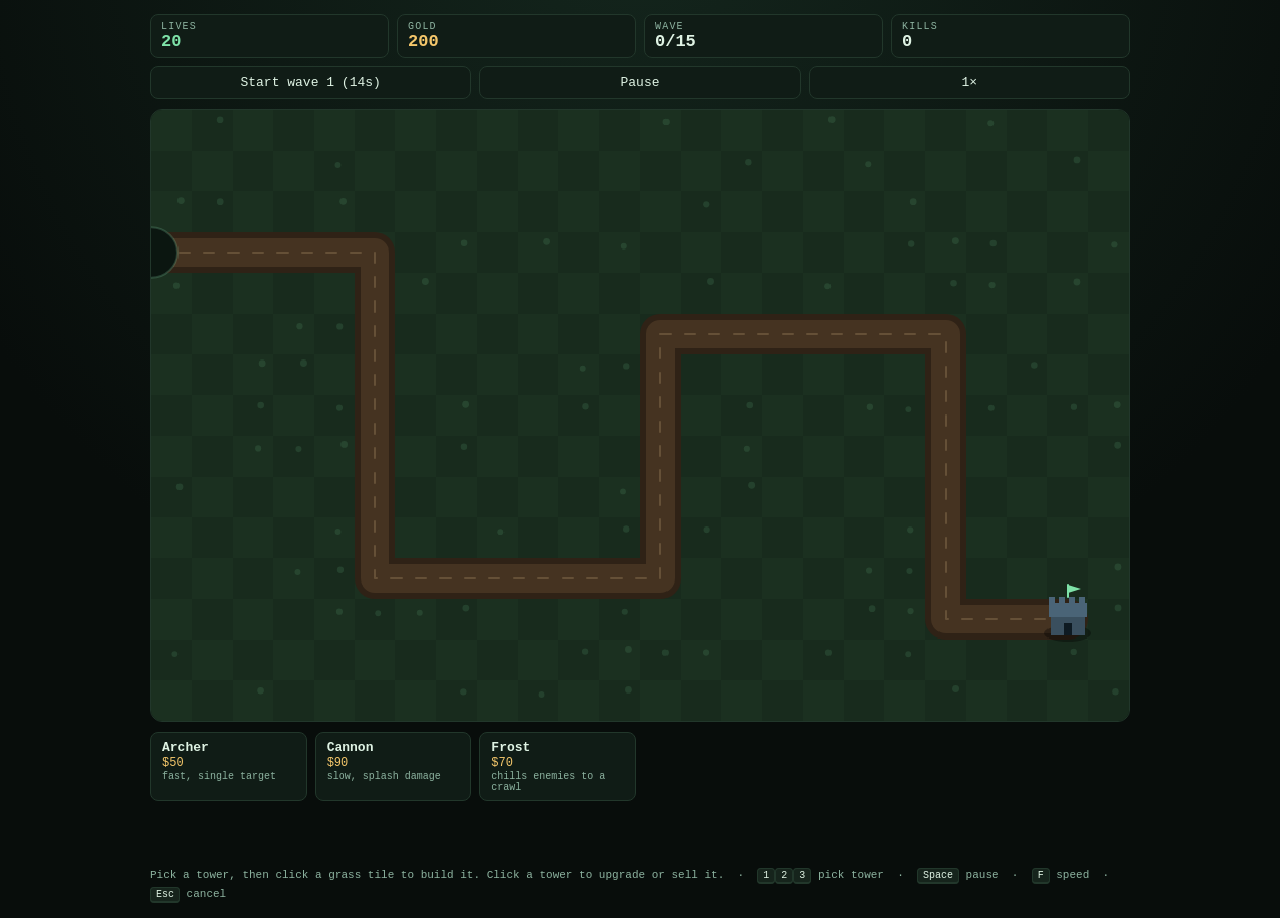
==== commit cd913207: "Stop the page jumping on taps in the phone browser The Documents browser slides its toolbars on ever" ====
--- a/tower-defense.html
+++ b/tower-defense.html
@@ -2,7 +2,7 @@
 <html lang="en">
 <head>
 <meta charset="utf-8" />
-<meta name="viewport" content="width=device-width, initial-scale=1" />
+<meta name="viewport" content="width=device-width, initial-scale=1, maximum-scale=1, user-scalable=no, viewport-fit=cover" />
 <title>Tower Defense</title>
 <style>
   :root {
@@ -15,33 +15,47 @@
     --bad: #f06a6a;
   }
   * { box-sizing: border-box; }
+  html { -webkit-text-size-adjust: 100%; }
+  /* A normal scrolling document. No locked height, no fixed shell: that is
+     what made taps shift the page around in other apps. */
   body {
     margin: 0;
-    min-height: 100vh;
+    min-height: 100dvh;
+    overflow-x: hidden;
     background: radial-gradient(circle at 50% -10%, #14261d 0%, #080d0b 65%);
     color: var(--text);
     font-family: ui-monospace, "SF Mono", Menlo, Consolas, monospace;
     display: flex;
     justify-content: center;
     padding: 14px;
+    touch-action: manipulation;
+    overscroll-behavior: none;
+    -webkit-user-select: none;
+    -webkit-touch-callout: none;
   }
   .wrap { width: 100%; max-width: 980px; display: flex; flex-direction: column; gap: 10px; }
 
-  .bar { display: flex; gap: 8px; flex-wrap: wrap; align-items: stretch; }
-  .stats { display: flex; gap: 8px; flex-wrap: wrap; flex: 1 1 auto; }
+  /* Grid bars with text-independent column widths: the HUD label changes
+     every frame, and a flex row re-wrapped as the text grew, which changed
+     the document height and made the page jump. */
+  .bar { display: grid; gap: 8px; }
+  .stats { display: grid; grid-template-columns: repeat(auto-fit, minmax(74px, 1fr)); gap: 8px; }
   .stat {
     background: var(--panel);
     border: 1px solid var(--line);
     border-radius: 8px;
     padding: 6px 10px;
-    min-width: 74px;
+    min-width: 0;
+    overflow: hidden;
+    white-space: nowrap;
   }
   .stat span { display: block; font-size: 10px; letter-spacing: .12em; color: var(--muted); text-transform: uppercase; }
   .stat b { font-size: 17px; font-weight: 600; }
   #stat-gold { color: var(--gold); }
   #stat-lives { color: #7ee2a8; }
 
-  .controls { display: flex; gap: 8px; }
+  .controls { display: grid; grid-template-columns: repeat(auto-fit, minmax(132px, 1fr)); gap: 8px; }
+  .controls button { white-space: nowrap; overflow: hidden; text-overflow: ellipsis; font-variant-numeric: tabular-nums; }
 
   button {
     font: inherit;
@@ -77,6 +91,8 @@
   .card.active { border-color: var(--gold); background: #1d2b1f; box-shadow: 0 0 0 1px var(--gold) inset; }
   .card.poor .cost { color: var(--bad); }
 
+  .cards { grid-template-columns: repeat(auto-fit, minmax(140px, 1fr)); }
+
   .selection {
     display: flex;
     gap: 8px;
@@ -84,7 +100,7 @@
     padding: 6px 8px;
     border: 1px dashed var(--line);
     border-radius: 8px;
-    margin-left: auto;
+    grid-column: 1 / -1;
   }
   .selection span { font-size: 12px; color: var(--muted); }
 
@@ -130,6 +146,10 @@
   .toast.show { opacity: 1; transform: translate(-50%, 0); }
 
   .hidden { display: none !important; }
+
+  /* The selection row keeps its space when nothing is selected, so tapping a
+     tower cannot change the page height and move everything on screen. */
+  .selection.hidden { display: flex !important; visibility: hidden; }
 </style>
 </head>
 <body>
@@ -161,7 +181,7 @@
     </div>
   </div>
 
-  <div class="bar">
+  <div class="bar cards">
     <button class="card" data-type="arrow"><b>Archer</b><span class="cost">$50</span><small>fast, single target</small></button>
     <button class="card" data-type="cannon"><b>Cannon</b><span class="cost">$90</span><small>slow, splash damage</small></button>
     <button class="card" data-type="frost"><b>Frost</b><span class="cost">$70</span><small>chills enemies to a crawl</small></button>
@@ -261,13 +281,17 @@
   var ENEMY_TYPES = {
     grunt:  { name: "Grunt",  hp: 42,  speed: 58,  gold: 6,  leak: 1,  radius: 9,  color: "#f06a6a" },
     runner: { name: "Runner", hp: 28,  speed: 105, gold: 7,  leak: 1,  radius: 7,  color: "#f5d76e" },
-    tank:   { name: "Tank",   hp: 190, speed: 38,  gold: 15, leak: 3,  radius: 12, color: "#a78bfa" },
-    boss:   { name: "Boss",   hp: 900, speed: 32,  gold: 65, leak: 10, radius: 17, color: "#ff8a3d" }
+    tank:   { name: "Tank",   hp: 190, speed: 38,  gold: 15, leak: 2,  radius: 12, color: "#a78bfa" },
+    boss:   { name: "Boss",   hp: 900, speed: 32,  gold: 65, leak: 6,  radius: 17, color: "#ff8a3d" }
   };
 
   var TOTAL_WAVES = 15;
   var MAX_LEVEL = 3;
   var START_GOLD = 200;
+  // Each wave is given a total hit-point budget instead of a flat multiplier.
+  // The budget climbs at a steady rate, so no single wave spikes into a wall.
+  var WAVE_BASE_HP = 220;
+  var WAVE_HP_GROWTH = 1.5;
   var START_LIVES = 20;
   var FIRST_WAVE_DELAY = 15;
   var BETWEEN_WAVE_DELAY = 10;
@@ -389,6 +413,10 @@
    * Waves
    * ------------------------------------------------------------------ */
 
+  function waveTargetHp(n) {
+    return WAVE_BASE_HP * Math.pow(WAVE_HP_GROWTH, n - 1);
+  }
+
   function buildWave(n) {
     var list = [];
     var t = 0;
@@ -398,14 +426,21 @@
         t += gap;
       }
     }
-    add("grunt", 5 + Math.floor(n * 1.3), 0.62);
-    if (n >= 2) { t += 1.0; add("runner", 2 + Math.floor(n * 0.7), 0.4); }
-    if (n >= 4) { t += 1.2; add("tank", 1 + Math.floor((n - 3) / 2), 1.1); }
-    if (n % 5 === 0) { t += 1.5; add("boss", Math.floor(n / 5), 2.2); }
+
+    add("grunt", 5 + Math.floor(n * 1.1), 0.62);
+    if (n >= 3) { t += 1.0; add("runner", 2 + Math.floor(n * 0.55), 0.4); }
+    if (n >= 6) { t += 1.2; add("tank", 1 + Math.floor((n - 6) / 3), 1.2); }
+    if (n % 5 === 0) { t += 1.5; add("boss", 1, 2.2); }
+
+    // Scale the mix to the wave's hit-point budget. Counts stay readable,
+    // the multiplier absorbs the budget so the curve stays smooth.
+    var baseHp = 0;
+    for (var i = 0; i < list.length; i++) baseHp += ENEMY_TYPES[list[i].type].hp;
+
     return {
       list: list,
-      hpMul: 1 + (n - 1) * 0.2,
-      speedMul: 1 + (n - 1) * 0.02
+      hpMul: waveTargetHp(n) / baseHp,
+      speedMul: 1 + (n - 1) * 0.018
     };
   }
 
@@ -747,20 +782,18 @@
 
   function drawTower(tower) {
     var def = TOWER_TYPES[tower.type];
-    var stats = towerStats(tower);
     var selected = state.selectedTower === tower;
 
-    if (selected || state.hover === null) {
-      // range ring only for the selected tower
-      if (selected) {
-        ctx.fillStyle = "rgba(245,199,107,0.07)";
-        ctx.beginPath();
-        ctx.arc(tower.x, tower.y, stats.range, 0, Math.PI * 2);
-        ctx.fill();
-        ctx.strokeStyle = "rgba(245,199,107,0.35)";
-        ctx.lineWidth = 1.5;
-        ctx.stroke();
-      }
+    // range ring, only for the selected tower
+    if (selected) {
+      var stats = towerStats(tower);
+      ctx.fillStyle = "rgba(245,199,107,0.07)";
+      ctx.beginPath();
+      ctx.arc(tower.x, tower.y, stats.range, 0, Math.PI * 2);
+      ctx.fill();
+      ctx.strokeStyle = "rgba(245,199,107,0.35)";
+      ctx.lineWidth = 1.5;
+      ctx.stroke();
     }
 
     // stone pad
@@ -1136,6 +1169,62 @@
   sellBtn.addEventListener("click", sellSelected);
   restartBtn.addEventListener("click", resetGame);
 
+  /* This browser slides its toolbars on every touch, which moves the page up
+     and down. Handling the tap ourselves and cancelling the browser's own
+     handling stops that. Any real click the browser still sends afterwards is
+     swallowed, so a tap never fires an action twice. */
+  var TAP_TARGETS = "button, canvas, [data-tap]";
+  var tapStart = null;
+  var tapHandledAt = 0;
+
+  document.addEventListener("touchstart", function (evt) {
+    tapStart = evt.touches.length === 1
+      ? { x: evt.touches[0].clientX, y: evt.touches[0].clientY }
+      : null;
+  }, { passive: true });
+
+  document.addEventListener("touchend", function (evt) {
+    var start = tapStart;
+    tapStart = null;
+    if (!start || !evt.changedTouches || !evt.changedTouches[0]) return;
+    if (evt.target && evt.target.closest && evt.target.closest("input, textarea")) return;
+    var t = evt.changedTouches[0];
+    if (Math.hypot(t.clientX - start.x, t.clientY - start.y) > 10) return;
+    if (evt.cancelable) evt.preventDefault();
+
+    var el = document.elementFromPoint(t.clientX, t.clientY);
+    var target = el && el.closest ? el.closest(TAP_TARGETS) : null;
+    if (!target || target.disabled) return;
+
+    tapHandledAt = Date.now();
+    var click = new MouseEvent("click", {
+      bubbles: true,
+      cancelable: true,
+      clientX: t.clientX,
+      clientY: t.clientY
+    });
+    click.tdSynthetic = true;
+    target.dispatchEvent(click);
+  }, { passive: false });
+
+  // Drop the browser's own click after a tap we already handled.
+  document.addEventListener("click", function (evt) {
+    if (evt.tdSynthetic) return;
+    if (Date.now() - tapHandledAt < 400) {
+      evt.stopPropagation();
+      evt.preventDefault();
+    }
+  }, true);
+
+  document.addEventListener("contextmenu", function (evt) {
+    if (!(evt.target.closest && evt.target.closest("input, textarea"))) evt.preventDefault();
+  });
+  document.addEventListener("gesturestart", function (evt) { evt.preventDefault(); }, { passive: false });
+  document.addEventListener("dblclick", function (evt) { evt.preventDefault(); }, { passive: false });
+  document.addEventListener("touchmove", function (evt) {
+    if (evt.touches && evt.touches.length > 1 && evt.cancelable) evt.preventDefault();
+  }, { passive: false });
+
   document.addEventListener("keydown", function (evt) {
     if (evt.key === " " || evt.code === "Space") {
       evt.preventDefault();
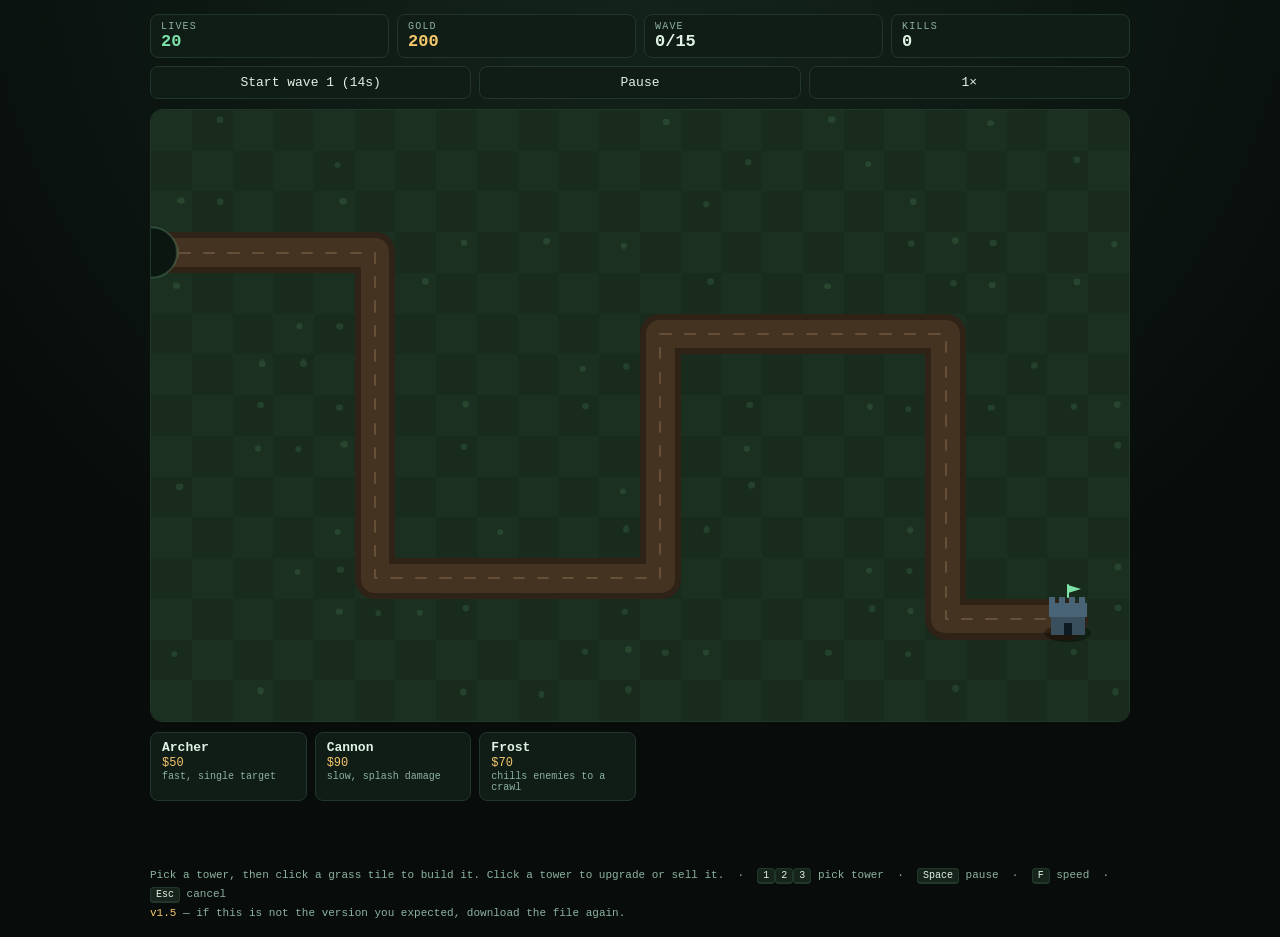
==== commit deeb6b75: "Show the version and stop the page resting scrolled under the app header The forced 100dvh body heig" ====
--- a/tower-defense.html
+++ b/tower-defense.html
@@ -3,7 +3,7 @@
 <head>
 <meta charset="utf-8" />
 <meta name="viewport" content="width=device-width, initial-scale=1, maximum-scale=1, user-scalable=no, viewport-fit=cover" />
-<title>Tower Defense</title>
+<title>Tower Defense v1.5</title>
 <style>
   :root {
     --bg: #080d0b;
@@ -15,19 +15,21 @@
     --bad: #f06a6a;
   }
   * { box-sizing: border-box; }
-  html { -webkit-text-size-adjust: 100%; }
+  html { -webkit-text-size-adjust: 100%; background: #080d0b; }
   /* A normal scrolling document. No locked height, no fixed shell: that is
-     what made taps shift the page around in other apps. */
+     what made taps shift the page around in other apps. There is also no
+     min-height on purpose: a forced viewport height that the app's own
+     toolbar does not count leaves dead space the browser can scroll into,
+     which slides the top row of the game up under the header. */
   body {
     margin: 0;
-    min-height: 100dvh;
     overflow-x: hidden;
     background: radial-gradient(circle at 50% -10%, #14261d 0%, #080d0b 65%);
     color: var(--text);
     font-family: ui-monospace, "SF Mono", Menlo, Consolas, monospace;
     display: flex;
     justify-content: center;
-    padding: 14px;
+    padding: calc(14px + env(safe-area-inset-top, 0px)) 14px calc(14px + env(safe-area-inset-bottom, 0px));
     touch-action: manipulation;
     overscroll-behavior: none;
     -webkit-user-select: none;
@@ -105,6 +107,7 @@
   .selection span { font-size: 12px; color: var(--muted); }
 
   .tips { font-size: 11px; color: var(--muted); line-height: 1.7; }
+  .ver { color: var(--gold); white-space: nowrap; }
   .tips kbd {
     background: #16241c;
     border: 1px solid var(--line);
@@ -198,6 +201,8 @@
     &nbsp;·&nbsp; <kbd>Space</kbd> pause
     &nbsp;·&nbsp; <kbd>F</kbd> speed
     &nbsp;·&nbsp; <kbd>Esc</kbd> cancel
+    <br /><span class="ver" id="ver">v1.5</span> — if this is not the version you
+    expected, download the file again.
   </div>
 
 </div>
@@ -209,6 +214,8 @@
   /* ------------------------------------------------------------------ *
    * Board geometry
    * ------------------------------------------------------------------ */
+
+  var VERSION = "1.5";
 
   var TILE = 40, COLS = 24, ROWS = 15;
   var W = COLS * TILE, H = ROWS * TILE;
@@ -1273,6 +1280,17 @@
     }
   };
 
+  // The version is shown in the page and in the title bar, so it is obvious
+  // whether the phone is running the file that was just sent.
+  document.title = "Tower Defense v" + VERSION;
+  var verEl = document.getElementById("ver");
+  if (verEl) verEl.textContent = "v" + VERSION;
+
+  // Start at the very top, and never leave a stray scroll behind.
+  window.scrollTo(0, 0);
+  document.addEventListener("load", function () { window.scrollTo(0, 0); });
+  window.addEventListener("pageshow", function () { window.scrollTo(0, 0); });
+
   resetGame();
   requestAnimationFrame(frame);
 })();
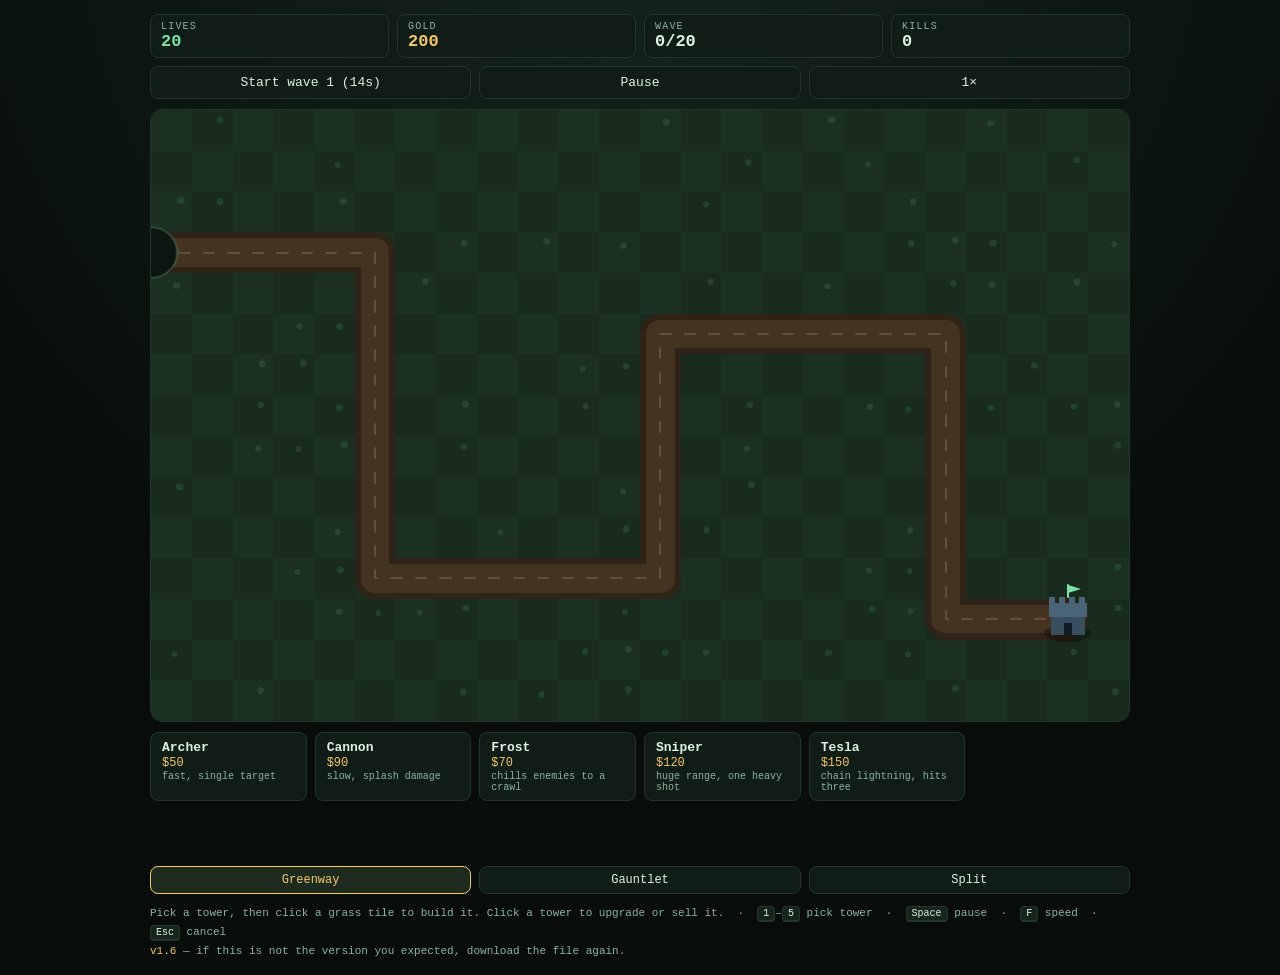
==== commit 59ea6567: "Add two more maps, sniper and tesla towers, and five more waves Three selectable roads, chain-lightn" ====
--- a/tower-defense.html
+++ b/tower-defense.html
@@ -3,7 +3,7 @@
 <head>
 <meta charset="utf-8" />
 <meta name="viewport" content="width=device-width, initial-scale=1, maximum-scale=1, user-scalable=no, viewport-fit=cover" />
-<title>Tower Defense v1.5</title>
+<title>Tower Defense v1.6</title>
 <style>
   :root {
     --bg: #080d0b;
@@ -95,6 +95,10 @@
 
   .cards { grid-template-columns: repeat(auto-fit, minmax(140px, 1fr)); }
 
+  .maps { grid-template-columns: repeat(3, 1fr); }
+  .maps button { font-size: 12px; padding: 6px 8px; }
+  .maps button.active { border-color: var(--gold); color: var(--gold); background: #1d2b1f; }
+
   .selection {
     display: flex;
     gap: 8px;
@@ -188,6 +192,8 @@
     <button class="card" data-type="arrow"><b>Archer</b><span class="cost">$50</span><small>fast, single target</small></button>
     <button class="card" data-type="cannon"><b>Cannon</b><span class="cost">$90</span><small>slow, splash damage</small></button>
     <button class="card" data-type="frost"><b>Frost</b><span class="cost">$70</span><small>chills enemies to a crawl</small></button>
+    <button class="card" data-type="sniper"><b>Sniper</b><span class="cost">$120</span><small>huge range, one heavy shot</small></button>
+    <button class="card" data-type="tesla"><b>Tesla</b><span class="cost">$150</span><small>chain lightning, hits three</small></button>
     <div id="selection" class="selection hidden">
       <span id="sel-name"></span>
       <button id="btn-upgrade">Upgrade</button>
@@ -195,13 +201,19 @@
     </div>
   </div>
 
+  <div class="bar maps" id="maps">
+    <button data-map="0">Greenway</button>
+    <button data-map="1">Gauntlet</button>
+    <button data-map="2">Split</button>
+  </div>
+
   <div class="tips">
     Pick a tower, then click a grass tile to build it. Click a tower to upgrade or sell it.
-    &nbsp;·&nbsp; <kbd>1</kbd><kbd>2</kbd><kbd>3</kbd> pick tower
+    &nbsp;·&nbsp; <kbd>1</kbd>–<kbd>5</kbd> pick tower
     &nbsp;·&nbsp; <kbd>Space</kbd> pause
     &nbsp;·&nbsp; <kbd>F</kbd> speed
     &nbsp;·&nbsp; <kbd>Esc</kbd> cancel
-    <br /><span class="ver" id="ver">v1.5</span> — if this is not the version you
+    <br /><span class="ver" id="ver">v1.6</span> — if this is not the version you
     expected, download the file again.
   </div>
 
@@ -215,28 +227,74 @@
    * Board geometry
    * ------------------------------------------------------------------ */
 
-  var VERSION = "1.5";
+  var VERSION = "1.6";
 
   var TILE = 40, COLS = 24, ROWS = 15;
   var W = COLS * TILE, H = ROWS * TILE;
 
-  // Waypoints in tile coordinates. First one sits off the left edge,
-  // last one is where the base stands.
-  var PATH_TILES = [
-    [-1, 3], [5, 3], [5, 11], [12, 11], [12, 5], [19, 5], [19, 12], [22, 12]
+  // Waypoints in tile coordinates. The first one sits off the left edge, the
+  // last one is where the base stands. Longer roads are easier: there is more
+  // time to shoot at whatever is walking them.
+  var MAPS = [
+    {
+      name: "Greenway",
+      note: "the long way round",
+      path: [[-1, 3], [5, 3], [5, 11], [12, 11], [12, 5], [19, 5], [19, 12], [22, 12]]
+    },
+    {
+      name: "Gauntlet",
+      note: "switchbacks, plenty of corners",
+      path: [[-1, 2], [4, 2], [4, 7], [9, 7], [9, 2], [14, 2], [14, 12], [19, 12], [19, 6], [22, 6]]
+    },
+    {
+      name: "Split",
+      note: "short road, less time to shoot",
+      path: [[-1, 7], [7, 7], [7, 13], [14, 13], [14, 4], [20, 4], [20, 8], [22, 8]]
+    }
   ];
 
-  var waypoints = PATH_TILES.map(function (t) {
-    return { x: t[0] * TILE + TILE / 2, y: t[1] * TILE + TILE / 2 };
-  });
-
+  var mapIndex = 0;
+  var waypoints = [];
   var segments = [];
   var pathLength = 0;
-  for (var i = 0; i < waypoints.length - 1; i++) {
-    var a = waypoints[i], b = waypoints[i + 1];
-    var len = Math.hypot(b.x - a.x, b.y - a.y);
-    segments.push({ a: a, b: b, len: len, start: pathLength });
-    pathLength += len;
+  var BLOCKED = new Set();
+  var deco = [];
+
+  function tileKey(col, row) { return col + "," + row; }
+
+  // Rebuilds the road for the current map: waypoints, segments, the blocked
+  // tiles, and the grass speckle.
+  function buildMapGeometry() {
+    var path = MAPS[mapIndex].path;
+
+    waypoints = path.map(function (t) {
+      return { x: t[0] * TILE + TILE / 2, y: t[1] * TILE + TILE / 2 };
+    });
+
+    segments = [];
+    pathLength = 0;
+    for (var i = 0; i < waypoints.length - 1; i++) {
+      var a = waypoints[i], b = waypoints[i + 1];
+      var len = Math.hypot(b.x - a.x, b.y - a.y);
+      segments.push({ a: a, b: b, len: len, start: pathLength });
+      pathLength += len;
+    }
+
+    // Every tile the road runs through is unbuildable.
+    BLOCKED = new Set();
+    for (var p = 0; p < path.length - 1; p++) {
+      var c0 = path[p][0], r0 = path[p][1];
+      var c1 = path[p + 1][0], r1 = path[p + 1][1];
+      var dc = Math.sign(c1 - c0), dr = Math.sign(r1 - r0);
+      var cc = c0, rr = r0;
+      BLOCKED.add(tileKey(cc, rr));
+      while (cc !== c1 || rr !== r1) {
+        cc += dc; rr += dr;
+        BLOCKED.add(tileKey(cc, rr));
+      }
+    }
+
+    buildDeco();
   }
 
   function pointOnPath(distance) {
@@ -251,20 +309,7 @@
     return { x: waypoints[waypoints.length - 1].x, y: waypoints[waypoints.length - 1].y };
   }
 
-  // Every tile the road runs through is unbuildable.
-  var BLOCKED = new Set();
-  function tileKey(col, row) { return col + "," + row; }
-  for (var p = 0; p < PATH_TILES.length - 1; p++) {
-    var c0 = PATH_TILES[p][0], r0 = PATH_TILES[p][1];
-    var c1 = PATH_TILES[p + 1][0], r1 = PATH_TILES[p + 1][1];
-    var dc = Math.sign(c1 - c0), dr = Math.sign(r1 - r0);
-    var cc = c0, rr = r0;
-    BLOCKED.add(tileKey(cc, rr));
-    while (cc !== c1 || rr !== r1) {
-      cc += dc; rr += dr;
-      BLOCKED.add(tileKey(cc, rr));
-    }
-  }
+  // buildMapGeometry() above fills BLOCKED for the map that is loaded.
 
   /* ------------------------------------------------------------------ *
    * Content definitions
@@ -282,6 +327,17 @@
     frost: {
       name: "Frost", cost: 70, damage: 4, range: 112, rate: 0.65,
       projSpeed: 430, slow: 0.45, slowTime: 1.7, color: "#9ce6ff", projectile: "#d7f6ff"
+    },
+    sniper: {
+      name: "Sniper", cost: 120, damage: 58, range: 300, rate: 1.5,
+      projSpeed: 1000, color: "#d9e8b0", projectile: "#f1ffd0"
+    },
+    // Tesla does not launch a projectile: it zaps its target and arcs on to
+    // the nearest neighbours, losing a little power with every jump.
+    tesla: {
+      name: "Tesla", cost: 150, damage: 24, range: 128, rate: 0.9,
+      chain: 2, chainRange: 96, chainFalloff: 0.75,
+      color: "#c9a6ff", projectile: "#e2ccff"
     }
   };
 
@@ -292,13 +348,17 @@
     boss:   { name: "Boss",   hp: 900, speed: 32,  gold: 65, leak: 6,  radius: 17, color: "#ff8a3d" }
   };
 
-  var TOTAL_WAVES = 15;
+  var TOTAL_WAVES = 20;
   var MAX_LEVEL = 3;
   var START_GOLD = 200;
   // Each wave is given a total hit-point budget instead of a flat multiplier.
   // The budget climbs at a steady rate, so no single wave spikes into a wall.
   var WAVE_BASE_HP = 220;
   var WAVE_HP_GROWTH = 1.5;
+  // Past this wave the budget keeps climbing, but at a gentler rate, so the
+  // last five waves are a hard finish instead of an impossible wall.
+  var WAVE_GROWTH_CAP = 15;
+  var WAVE_LATE_GROWTH = 1.15;
   var START_LIVES = 20;
   var FIRST_WAVE_DELAY = 15;
   var BETWEEN_WAVE_DELAY = 10;
@@ -320,6 +380,7 @@
     towers: [],
     projectiles: [],
     particles: [],
+    zaps: [],
     buildType: null,
     selectedTower: null,
     hover: null,                // { col, row } under the mouse
@@ -356,6 +417,7 @@
   var restartBtn = document.getElementById("btn-restart");
   var toastEl = document.getElementById("toast");
   var cards = Array.prototype.slice.call(document.querySelectorAll(".card"));
+  var mapBtns = Array.prototype.slice.call(document.querySelectorAll("#maps button"));
 
   /* ------------------------------------------------------------------ *
    * Helpers
@@ -372,6 +434,9 @@
       splash: def.splash ? def.splash * Math.pow(1.15, k) : 0,
       slow: def.slow || 0,
       slowTime: def.slowTime || 0,
+      chain: def.chain || 0,
+      chainRange: def.chainRange || 0,
+      chainFalloff: def.chainFalloff || 1,
       upgradeCost: Math.round(def.cost * 0.9 * Math.pow(1.6, k)),
       sellValue: Math.round(tower.invested * 0.65)
     };
@@ -421,7 +486,9 @@
    * ------------------------------------------------------------------ */
 
   function waveTargetHp(n) {
-    return WAVE_BASE_HP * Math.pow(WAVE_HP_GROWTH, n - 1);
+    var early = Math.min(n, WAVE_GROWTH_CAP);
+    var late = Math.max(0, n - WAVE_GROWTH_CAP);
+    return WAVE_BASE_HP * Math.pow(WAVE_HP_GROWTH, early - 1) * Math.pow(WAVE_LATE_GROWTH, late);
   }
 
   function buildWave(n) {
@@ -578,6 +645,11 @@
     tower.cooldown = stats.rate;
     tower.recoil = 1;
 
+    if (tower.type === "tesla") {
+      fireTesla(tower, stats, target);
+      return;
+    }
+
     state.projectiles.push({
       x: tower.x,
       y: tower.y,
@@ -594,6 +666,43 @@
     });
   }
 
+  // Zap the first target, then the closest enemies to each one in turn.
+  function fireTesla(tower, stats, first) {
+    var hit = [first];
+    var current = first;
+    var points = [{ x: tower.x, y: tower.y }, { x: first.x, y: first.y }];
+    var damage = stats.damage;
+
+    for (var jump = 0; jump < stats.chain; jump++) {
+      var next = null;
+      var best = stats.chainRange * stats.chainRange;
+      for (var i = 0; i < state.enemies.length; i++) {
+        var e = state.enemies[i];
+        if (!e.alive || hit.indexOf(e) !== -1) continue;
+        var dx = e.x - current.x, dy = e.y - current.y;
+        var d2 = dx * dx + dy * dy;
+        if (d2 < best) { best = d2; next = e; }
+      }
+      if (!next) break;
+      hit.push(next);
+      points.push({ x: next.x, y: next.y });
+      current = next;
+    }
+
+    for (var h = 0; h < hit.length; h++) {
+      damageEnemy(hit[h], damage);
+      damage *= stats.chainFalloff;
+    }
+
+    state.zaps.push({ points: points, life: 0.16, max: 0.16 });
+    burst(first.x, first.y, "#e2ccff", 4, 70);
+  }
+
+  function updateZaps(dt) {
+    for (var i = 0; i < state.zaps.length; i++) state.zaps[i].life -= dt;
+    state.zaps = state.zaps.filter(function (z) { return z.life > 0; });
+  }
+
   function resolveHit(p) {
     if (p.splash > 0) {
       for (var i = 0; i < state.enemies.length; i++) {
@@ -667,6 +776,7 @@
     for (var j = 0; j < state.towers.length; j++) updateTower(state.towers[j], dt);
     updateProjectiles(dt);
     updateParticles(dt);
+    updateZaps(dt);
     state.enemies = state.enemies.filter(function (e) { return e.alive && !e.reached; });
   }
 
@@ -674,12 +784,12 @@
    * Rendering
    * ------------------------------------------------------------------ */
 
-  var deco = [];
-  (function buildDeco() {
+  function buildDeco() {
+    deco = [];
     for (var r = 0; r < ROWS; r++) {
       for (var c = 0; c < COLS; c++) {
         if (BLOCKED.has(tileKey(c, r))) continue;
-        var n = Math.abs(Math.sin(c * 12.9898 + r * 78.233) * 43758.5453) % 1;
+        var n = Math.abs(Math.sin((c + mapIndex * 9) * 12.9898 + r * 78.233) * 43758.5453) % 1;
         if (n > 0.7) {
           deco.push({
             x: c * TILE + 6 + n * 24,
@@ -689,7 +799,7 @@
         }
       }
     }
-  })();
+  }
 
   function tracePath() {
     ctx.beginPath();
@@ -838,7 +948,7 @@
       ctx.beginPath();
       ctx.arc(0, 0, 4.5, 0, Math.PI * 2);
       ctx.fill();
-    } else {
+    } else if (tower.type === "frost") {
       ctx.fillStyle = def.color;
       ctx.beginPath();
       ctx.moveTo(15 - kick, 0);
@@ -855,6 +965,37 @@
       ctx.moveTo(4, -5);
       ctx.lineTo(-4, 5);
       ctx.stroke();
+    } else if (tower.type === "sniper") {
+      ctx.fillStyle = def.color;
+      ctx.fillRect(4 - kick, -1.5, 24, 3);
+      ctx.fillStyle = "#5d6b3d";
+      ctx.fillRect(11 - kick, -4, 5, 8);
+      ctx.fillStyle = def.color;
+      ctx.beginPath();
+      ctx.arc(0, 0, 9, 0, Math.PI * 2);
+      ctx.fill();
+      ctx.fillStyle = "#2c3a22";
+      ctx.beginPath();
+      ctx.arc(0, 0, 4, 0, Math.PI * 2);
+      ctx.fill();
+      ctx.fillStyle = "#f5c76b";
+      ctx.fillRect(-1.5, -13, 3, 5);
+    } else {
+      ctx.fillStyle = def.color;
+      ctx.beginPath();
+      ctx.arc(0, 0, 9, 0, Math.PI * 2);
+      ctx.fill();
+      ctx.strokeStyle = "#f2e9ff";
+      ctx.lineWidth = 1.5;
+      for (var ring = 1; ring <= 3; ring++) {
+        ctx.beginPath();
+        ctx.arc(0, 0, 2 + ring * 2.2, 0, Math.PI * 2);
+        ctx.stroke();
+      }
+      ctx.fillStyle = "#5a3f8a";
+      ctx.beginPath();
+      ctx.arc(0, 0, 2.5, 0, Math.PI * 2);
+      ctx.fill();
     }
     ctx.restore();
 
@@ -914,6 +1055,25 @@
         ctx.stroke();
       }
     }
+  }
+
+  function drawZaps() {
+    for (var i = 0; i < state.zaps.length; i++) {
+      var z = state.zaps[i];
+      ctx.globalAlpha = Math.max(0, z.life / z.max);
+      ctx.strokeStyle = "#e2ccff";
+      ctx.lineWidth = 2;
+      ctx.beginPath();
+      for (var p = 0; p < z.points.length - 1; p++) {
+        var a = z.points[p], b = z.points[p + 1];
+        ctx.moveTo(a.x, a.y);
+        ctx.lineTo((a.x + b.x) / 2 + (Math.random() - 0.5) * 16,
+                   (a.y + b.y) / 2 + (Math.random() - 0.5) * 16);
+        ctx.lineTo(b.x, b.y);
+      }
+      ctx.stroke();
+    }
+    ctx.globalAlpha = 1;
   }
 
   function drawParticles() {
@@ -960,6 +1120,7 @@
     drawTowers();
     drawEnemies();
     drawProjectiles();
+    drawZaps();
     drawParticles();
     drawPlacement();
   }
@@ -1088,6 +1249,7 @@
     state.towers = [];
     state.projectiles = [];
     state.particles = [];
+    state.zaps = [];
     state.buildType = null;
     state.selectedTower = null;
     state.waveActive = false;
@@ -1168,9 +1330,29 @@
   });
 
   speedBtn.addEventListener("click", function () {
-    state.speed = state.speed === 1 ? 2 : 1;
+    state.speed = state.speed >= 3 ? 1 : state.speed + 1;
     speedBtn.textContent = state.speed + "\u00d7";
   });
+
+  function updateMapButtons() {
+    for (var i = 0; i < mapBtns.length; i++) {
+      mapBtns[i].classList.toggle("active", Number(mapBtns[i].dataset.map) === mapIndex);
+    }
+  }
+
+  function loadMap(index) {
+    mapIndex = Math.max(0, Math.min(MAPS.length - 1, index));
+    buildMapGeometry();
+    resetGame();
+    updateMapButtons();
+    toast(MAPS[mapIndex].name + " — " + MAPS[mapIndex].note);
+  }
+
+  for (var mi = 0; mi < mapBtns.length; mi++) {
+    mapBtns[mi].addEventListener("click", function () {
+      loadMap(Number(this.dataset.map));
+    });
+  }
 
   upgradeBtn.addEventListener("click", upgradeSelected);
   sellBtn.addEventListener("click", sellSelected);
@@ -1242,6 +1424,8 @@
     if (k === "1") { state.buildType = "arrow"; state.selectedTower = null; updateHud(); }
     else if (k === "2") { state.buildType = "cannon"; state.selectedTower = null; updateHud(); }
     else if (k === "3") { state.buildType = "frost"; state.selectedTower = null; updateHud(); }
+    else if (k === "4") { state.buildType = "sniper"; state.selectedTower = null; updateHud(); }
+    else if (k === "5") { state.buildType = "tesla"; state.selectedTower = null; updateHud(); }
     else if (k === "f") speedBtn.click();
     else if (k === "escape") { state.buildType = null; state.selectedTower = null; updateHud(); }
     else if (k === "u") upgradeSelected();
@@ -1273,6 +1457,7 @@
     state: state,
     tick: update,
     startWave: startWave,
+    loadMap: loadMap,
     place: function (col, row, type) {
       state.buildType = type;
       tryBuild(col, row);
@@ -1291,7 +1476,7 @@
   document.addEventListener("load", function () { window.scrollTo(0, 0); });
   window.addEventListener("pageshow", function () { window.scrollTo(0, 0); });
 
-  resetGame();
+  loadMap(0);
   requestAnimationFrame(frame);
 })();
 </script>
